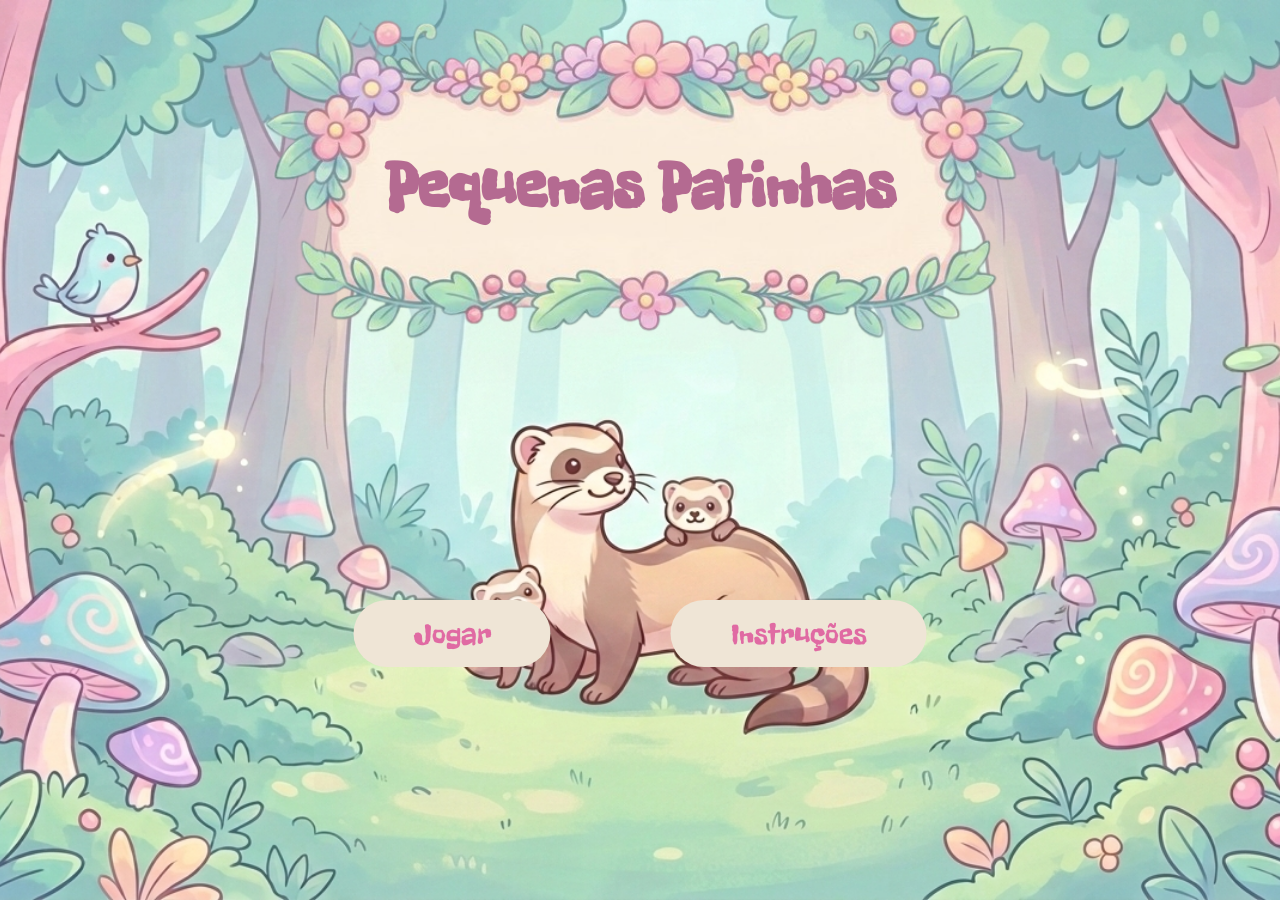
==== index.html @ 29919ddc "Primeira versão" ====
<!DOCTYPE html>
<html lang="pt-BR">

<head>
    <meta charset="UTF-8">
    <meta name="viewport" content="width=device-width, initial-scale=1.0">
    <link rel="stylesheet" href="./style.css">
    <link rel="shortcut icon" href="./img/icons_furao.png" type="image/x-icon">
    <script src="./index.js" defer></script>
    <link href="https://fonts.googleapis.com/css2?family=Freckle+Face&display=swap" rel="stylesheet">
    <title>Pequenas Patinhas</title>
</head>

<body>

    <header>
    </header>

    <main>

        <div class="inicio">
            <img src="./img/modelo_titulo.png" class="moldura">
            <h1 class="titulo">Pequenas Patinhas</h1>

            <div class="botoes">
                <a href="./game.html" class="botao">Jogar</a>
                <a href="./instrucoes.html" class="botao">Instruções</a>
            </div>
        </div>

    </main>
</body>

</html>
---- style.css ----
*{
    margin: 0;
    padding: 0;
}

body{
    background-image: url("./img/inicio.png");
    background-size: cover;
    background-position: center;
    background-repeat: no-repeat;
    height: 100vh;
}

/* área da tela inicial */
.inicio{
    position: relative;
    display: flex;
    justify-content: center;
    align-items: flex-start; /* coloca mais pra cima */
    height: 100vh;
    padding-top: 10px; /* controla o quanto desce */
}

/* moldura por cima */
.moldura{
    width: 800px;
}

/* texto dentro da moldura */
.titulo{
    position: absolute;
    font-family: "Freckle Face", cursive;
    font-size: 65px;
    color: #b46a91;
    align-items: flex-start;
    padding-top: 135px;
}

.botoes{
    position: absolute;
    top: 600px; /* aumente esse valor */
    left: 50%;
    transform: translateX(-50%);
    display: flex;
    gap: 120px;
}

.botao{
    background-color: #efe5d6;
    color: #e06aa3;
    font-family: "Freckle Face", cursive;
    font-size: 30px;

    padding: 15px 60px;
    border-radius: 1000px;

    text-decoration: none;
    display: inline-block;
}
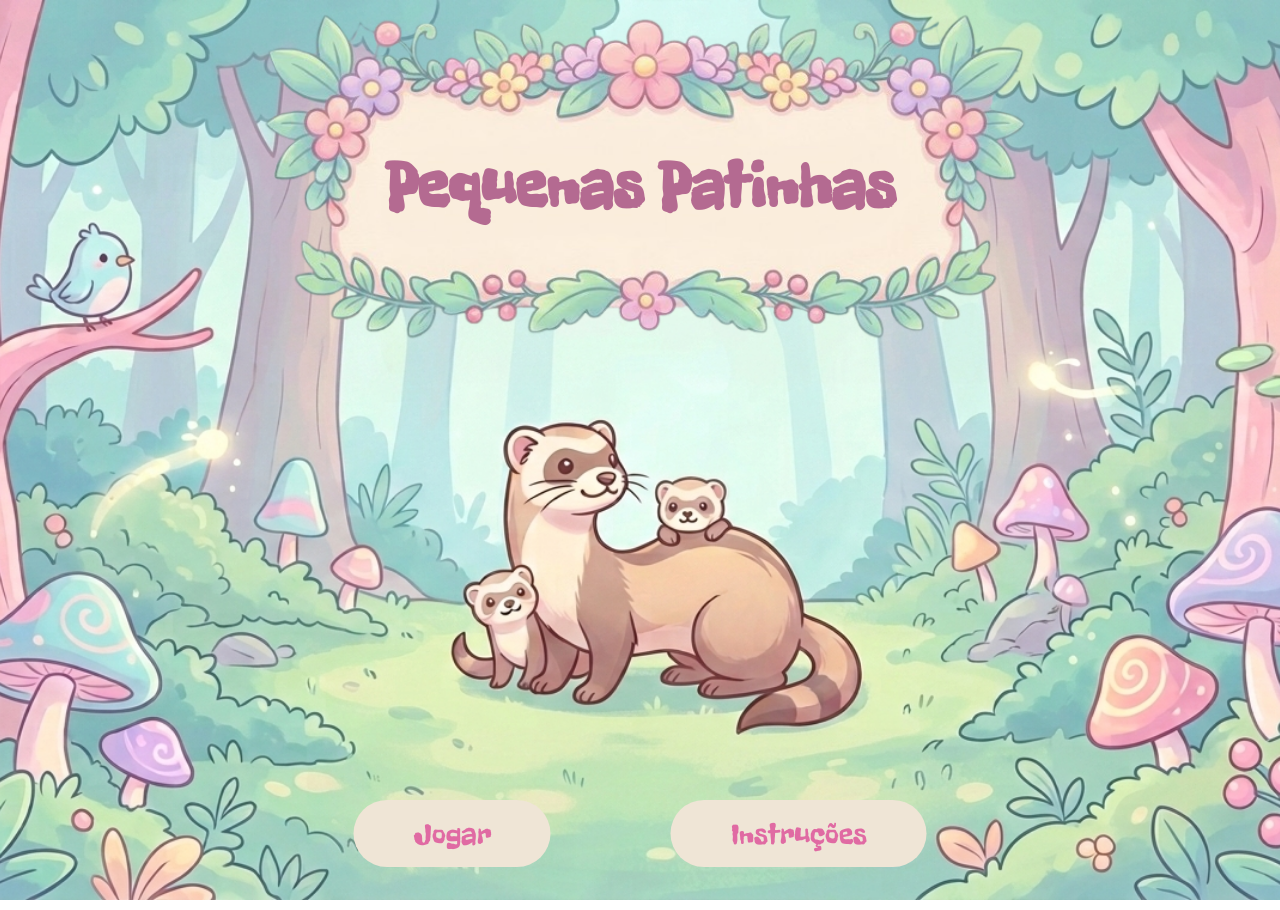
==== commit 1080d166: "adicionado as frutas" ====
--- a/index.html
+++ b/index.html
@@ -6,7 +6,6 @@
     <meta name="viewport" content="width=device-width, initial-scale=1.0">
     <link rel="stylesheet" href="./style.css">
     <link rel="shortcut icon" href="./img/icons_furao.png" type="image/x-icon">
-    <script src="./index.js" defer></script>
     <link href="https://fonts.googleapis.com/css2?family=Freckle+Face&display=swap" rel="stylesheet">
     <title>Pequenas Patinhas</title>
 </head>
@@ -14,6 +13,9 @@
 <body>
 
     <header>
+        <div class="sobre">
+            <a href="./sobre.html"></a>
+        </div>
     </header>
 
     <main>
--- a/style.css
+++ b/style.css
@@ -5,10 +5,14 @@
 
 body{
     background-image: url("./img/inicio.png");
+    background-size: 100% 100%;
     background-size: cover;
     background-position: center;
     background-repeat: no-repeat;
+    background-attachment: fixed;
     height: 100vh;
+    background-attachment: fixed;
+    overflow: hidden;
 }
 
 /* área da tela inicial */
@@ -16,12 +20,11 @@
     position: relative;
     display: flex;
     justify-content: center;
-    align-items: flex-start; /* coloca mais pra cima */
+    align-items: flex-start;
     height: 100vh;
-    padding-top: 10px; /* controla o quanto desce */
+    padding-top: 10px;
 }
 
-/* moldura por cima */
 .moldura{
     width: 800px;
 }
@@ -38,7 +41,7 @@
 
 .botoes{
     position: absolute;
-    top: 600px; /* aumente esse valor */
+    top: 800px; 
     left: 50%;
     transform: translateX(-50%);
     display: flex;
@@ -57,3 +60,9 @@
     text-decoration: none;
     display: inline-block;
 }
+
+.sobre{
+    background-image: url('./img/icons_furao.png');
+    text-decoration: none;
+    
+}
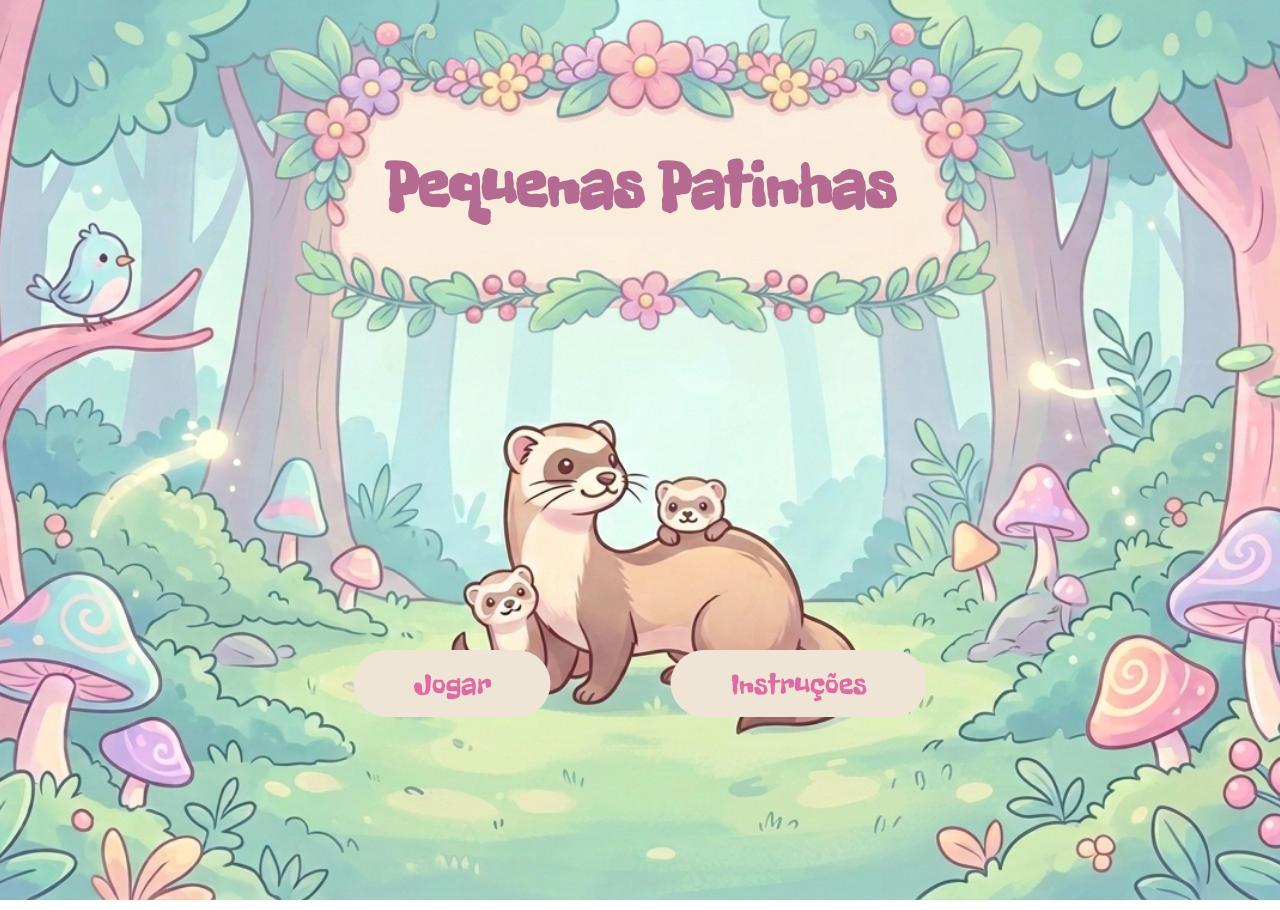
==== commit 5681dd05: "Atualizção" ====
--- a/index.html
+++ b/index.html
@@ -13,9 +13,6 @@
 <body>
 
     <header>
-        <div class="sobre">
-            <a href="./sobre.html"></a>
-        </div>
     </header>
 
     <main>
@@ -25,8 +22,8 @@
             <h1 class="titulo">Pequenas Patinhas</h1>
 
             <div class="botoes">
-                <a href="./game.html" class="botao">Jogar</a>
-                <a href="./instrucoes.html" class="botao">Instruções</a>
+                <a href="./game.html">Jogar</a>
+                <a href="./instrucoes.html">Instruções</a>
             </div>
         </div>
 
--- a/style.css
+++ b/style.css
@@ -41,14 +41,14 @@
 
 .botoes{
     position: absolute;
-    top: 800px; 
+    top: 650px; 
     left: 50%;
     transform: translateX(-50%);
     display: flex;
     gap: 120px;
 }
 
-.botao{
+.botoes a{
     background-color: #efe5d6;
     color: #e06aa3;
     font-family: "Freckle Face", cursive;
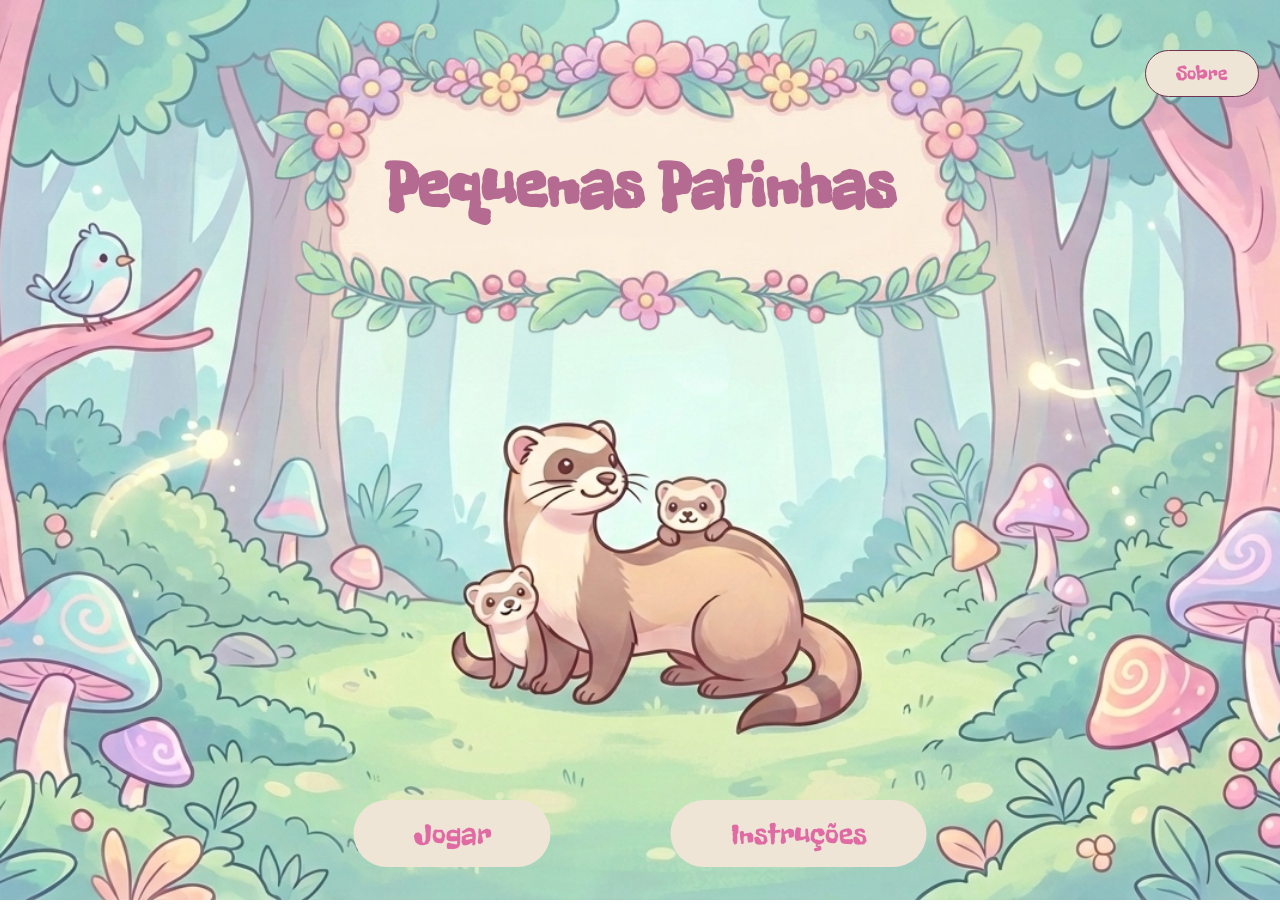
==== commit 9ba90730: "Adicionado o Sobre" ====
--- a/index.html
+++ b/index.html
@@ -13,6 +13,9 @@
 <body>
 
     <header>
+        <div class="sobre">
+            <a href="./sobre.html">Sobre</a>
+        </div>
     </header>
 
     <main>
--- a/style.css
+++ b/style.css
@@ -41,7 +41,7 @@
 
 .botoes{
     position: absolute;
-    top: 650px; 
+    top: 800px; 
     left: 50%;
     transform: translateX(-50%);
     display: flex;
@@ -61,8 +61,23 @@
     display: inline-block;
 }
 
-.sobre{
-    background-image: url('./img/icons_furao.png');
+.sobre a{
+    position: absolute;
+    top: 50px;
+    left: 85%;
+    transform: translateX(50%);
+    display: flex;
+    align-items: center;
+    gap: 120px; 
+
+    background-color: #efe5d6;
+    color: #e06aa3;
+    border: 1.5px solid #703350;
+    font-family: "Freckle Face", cursive;
+    font-size: 20px;
+    cursor: pointer;
+    padding: 10px 30px;
+    border-radius: 1000px;
     text-decoration: none;
-    
+    z-index: 999;
 }
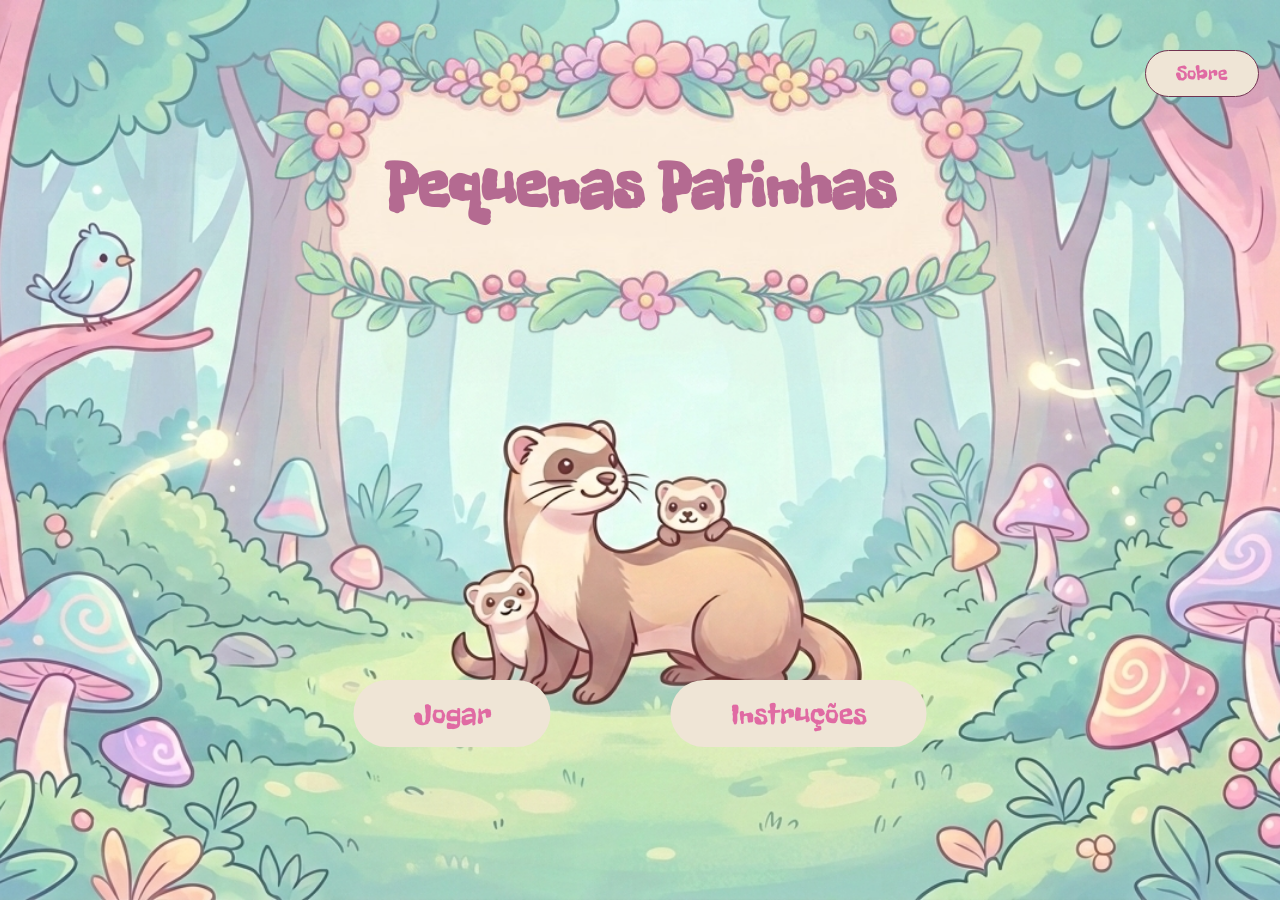
==== commit ffc82fc1: "atualização nas instruções" ====
--- a/index.html
+++ b/index.html
@@ -5,7 +5,7 @@
     <meta charset="UTF-8">
     <meta name="viewport" content="width=device-width, initial-scale=1.0">
     <link rel="stylesheet" href="./style.css">
-    <link rel="shortcut icon" href="./img/icons_furao.png" type="image/x-icon">
+    <link rel="shortcut icon" href="./img/logo.png" type="image/x-icon">
     <link href="https://fonts.googleapis.com/css2?family=Freckle+Face&display=swap" rel="stylesheet">
     <title>Pequenas Patinhas</title>
 </head>
--- a/style.css
+++ b/style.css
@@ -41,7 +41,7 @@
 
 .botoes{
     position: absolute;
-    top: 800px; 
+    top: 680px; 
     left: 50%;
     transform: translateX(-50%);
     display: flex;
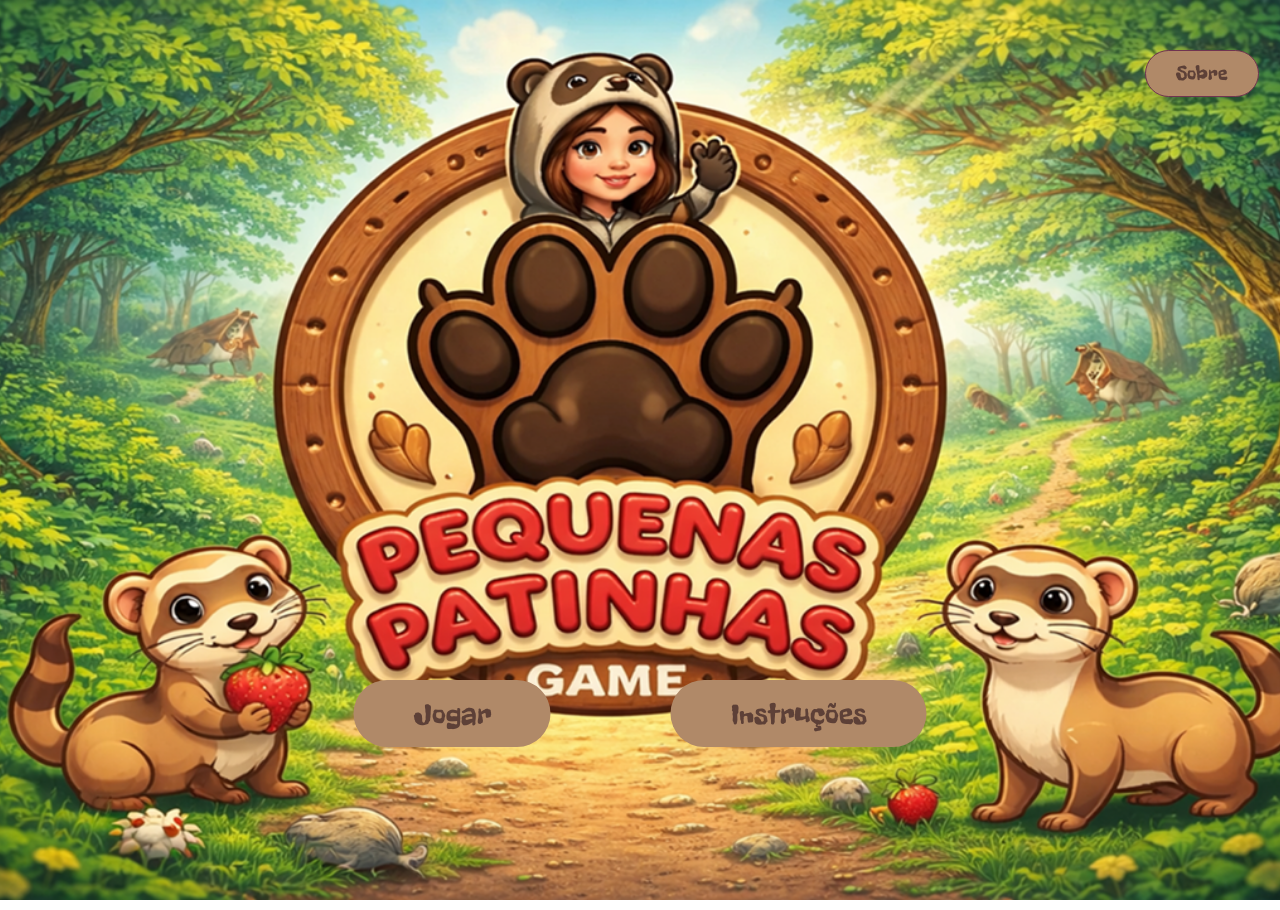
==== commit 0ab67565: "arrumei um, apareceu outro" ====
--- a/index.html
+++ b/index.html
@@ -21,9 +21,6 @@
     <main>
 
         <div class="inicio">
-            <img src="./img/modelo_titulo.png" class="moldura">
-            <h1 class="titulo">Pequenas Patinhas</h1>
-
             <div class="botoes">
                 <a href="./game.html">Jogar</a>
                 <a href="./instrucoes.html">Instruções</a>
--- a/style.css
+++ b/style.css
@@ -4,7 +4,7 @@
 }
 
 body{
-    background-image: url("./img/inicio.png");
+    background-image: url("./img/inicio2.png");
     background-size: 100% 100%;
     background-size: cover;
     background-position: center;
@@ -25,9 +25,6 @@
     padding-top: 10px;
 }
 
-.moldura{
-    width: 800px;
-}
 
 /* texto dentro da moldura */
 .titulo{
@@ -49,8 +46,8 @@
 }
 
 .botoes a{
-    background-color: #efe5d6;
-    color: #e06aa3;
+    background-color: #b08968;
+    color: #5d4037;
     font-family: "Freckle Face", cursive;
     font-size: 30px;
 
@@ -70,8 +67,8 @@
     align-items: center;
     gap: 120px; 
 
-    background-color: #efe5d6;
-    color: #e06aa3;
+    background-color: #b08968;
+    color: #5d4037;
     border: 1.5px solid #703350;
     font-family: "Freckle Face", cursive;
     font-size: 20px;
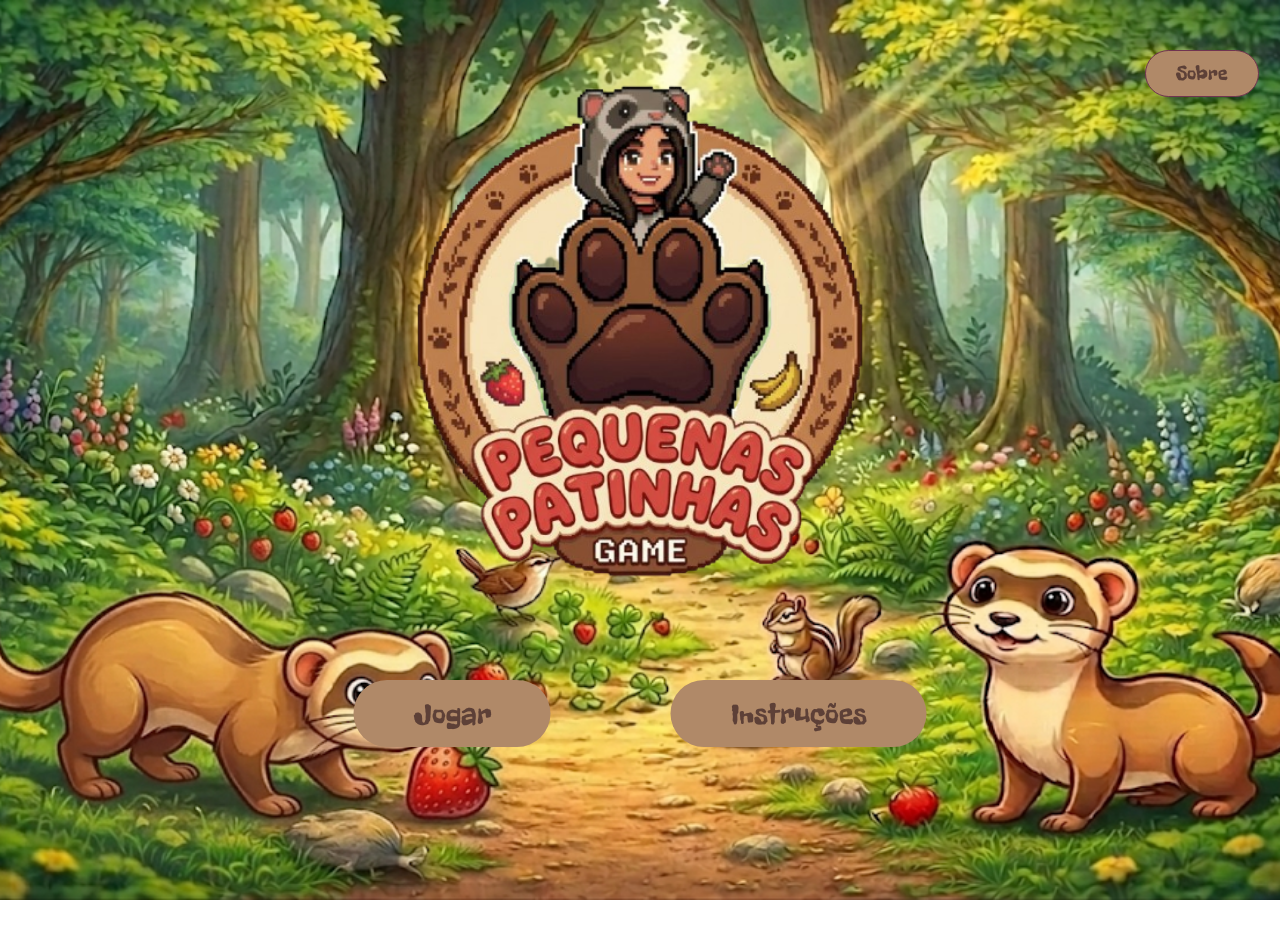
==== commit e5daca31: "ACABEI" ====
--- a/index.html
+++ b/index.html
@@ -21,6 +21,8 @@
     <main>
 
         <div class="inicio">
+            <img src="./img/logo.png" class="moldura">
+
             <div class="botoes">
                 <a href="./game.html">Jogar</a>
                 <a href="./instrucoes.html">Instruções</a>
--- a/style.css
+++ b/style.css
@@ -15,16 +15,19 @@
     overflow: hidden;
 }
 
-/* área da tela inicial */
 .inicio{
     position: relative;
     display: flex;
     justify-content: center;
     align-items: flex-start;
     height: 100vh;
-    padding-top: 10px;
+    padding-top: 40px; 
 }
 
+.moldura{
+    width: 500px;
+    margin-top: -40px;
+}
 
 /* texto dentro da moldura */
 .titulo{
